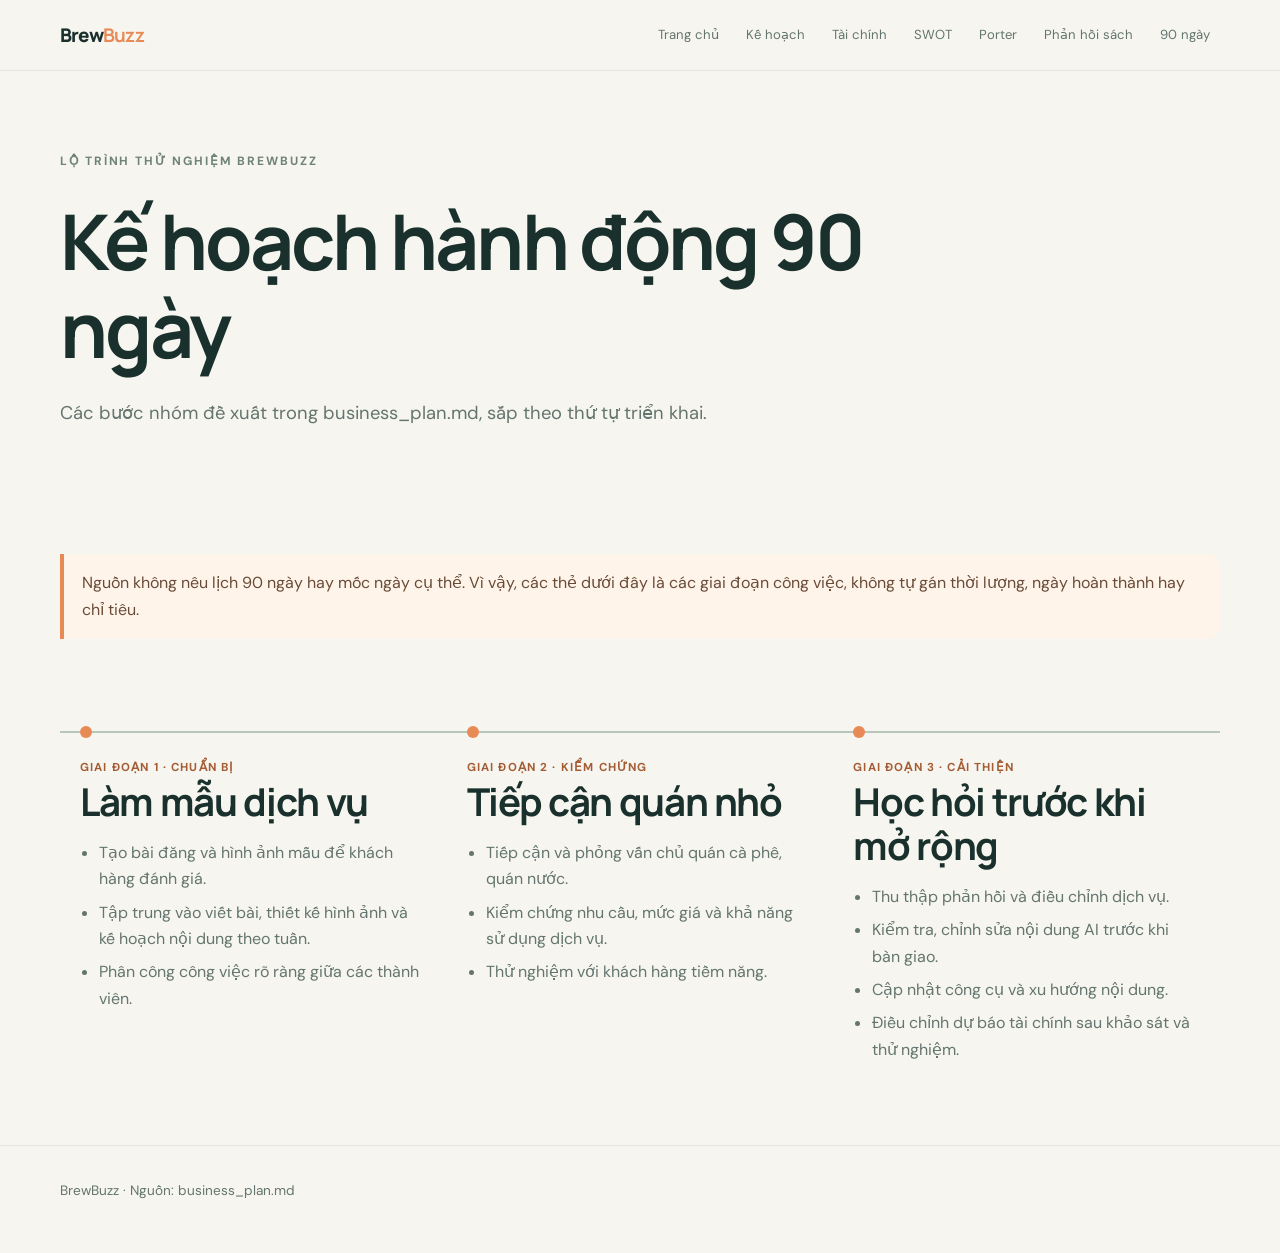
==== action-plan.html @ 47f6b7b1 "Add files via upload" ====
<!doctype html><html lang="vi"><head><meta charset="utf-8"><meta name="viewport" content="width=device-width,initial-scale=1"><title>Kế hoạch hành động 90 ngày · BrewBuzz</title><link rel="stylesheet" href="style.css"></head><body><header class="topbar"><div class="wrap nav"><a class="brand" href="index.html">Brew<b>Buzz</b></a><nav class="links"><a href="index.html">Trang chủ</a><a href="business-plan.html">Kế hoạch</a><a href="financial-analysis.html">Tài chính</a><a href="swot.html">SWOT</a><a href="five-forces.html">Porter</a><a href="reflections.html">Phản hồi sách</a><a href="action-plan.html">90 ngày</a></nav></div></header><main class="wrap"><section class="hero"><span class="eyebrow">LỘ TRÌNH THỬ NGHIỆM BREWBUZZ</span><h1>Kế hoạch hành động 90 ngày</h1><p>Các bước nhóm đề xuất trong business_plan.md, sắp theo thứ tự triển khai.</p></section><section class="section"><div class="notice">Nguồn không nêu lịch 90 ngày hay mốc ngày cụ thể. Vì vậy, các thẻ dưới đây là các giai đoạn công việc, không tự gán thời lượng, ngày hoàn thành hay chỉ tiêu.</div></section><section class="section"><div class="timeline"><article class="phase"><span>Giai đoạn 1 · Chuẩn bị</span><h2>Làm mẫu dịch vụ</h2><ul class="list"><li>Tạo bài đăng và hình ảnh mẫu để khách hàng đánh giá.</li><li>Tập trung vào viết bài, thiết kế hình ảnh và kế hoạch nội dung theo tuần.</li><li>Phân công công việc rõ ràng giữa các thành viên.</li></ul></article><article class="phase"><span>Giai đoạn 2 · Kiểm chứng</span><h2>Tiếp cận quán nhỏ</h2><ul class="list"><li>Tiếp cận và phỏng vấn chủ quán cà phê, quán nước.</li><li>Kiểm chứng nhu cầu, mức giá và khả năng sử dụng dịch vụ.</li><li>Thử nghiệm với khách hàng tiềm năng.</li></ul></article><article class="phase"><span>Giai đoạn 3 · Cải thiện</span><h2>Học hỏi trước khi mở rộng</h2><ul class="list"><li>Thu thập phản hồi và điều chỉnh dịch vụ.</li><li>Kiểm tra, chỉnh sửa nội dung AI trước khi bàn giao.</li><li>Cập nhật công cụ và xu hướng nội dung.</li><li>Điều chỉnh dự báo tài chính sau khảo sát và thử nghiệm.</li></ul></article></div></section></main><footer class="footer"><div class="wrap">BrewBuzz · Nguồn: business_plan.md</div></footer></body></html>
---- style.css ----
@import url('https://fonts.googleapis.com/css2?family=DM+Sans:wght@400;500;600;700&family=Manrope:wght@500;600;700;800&display=swap');
:root{--ink:#19302c;--muted:#64756f;--cream:#f6f5ef;--paper:#fff;--green:#214f43;--lime:#d8ed9c;--orange:#e88a55;--line:#e3e7df;--shadow:0 18px 48px #19302c12}*{box-sizing:border-box}body{margin:0;background:var(--cream);color:var(--ink);font:16px/1.65 'DM Sans',sans-serif}a{color:inherit}h1,h2,h3{font-family:Manrope,sans-serif;line-height:1.15;letter-spacing:-.035em}h1{font-size:clamp(2.5rem,6vw,5rem);max-width:850px;margin:24px 0}h2{font-size:clamp(1.8rem,3vw,2.6rem);margin:0 0 16px}h3{font-size:1.18rem;margin:0 0 10px}.wrap{width:min(1160px,calc(100% - 40px));margin:auto}.topbar{padding:17px 0;border-bottom:1px solid var(--line);background:#f6f5efed;position:sticky;top:0;z-index:5;backdrop-filter:blur(12px)}.nav{display:flex;align-items:center;justify-content:space-between;gap:20px}.brand{font:800 1.18rem Manrope;text-decoration:none;letter-spacing:-.04em}.brand b{color:var(--orange)}.links{display:flex;gap:7px;flex-wrap:wrap;justify-content:flex-end}.links a{font-size:.82rem;text-decoration:none;color:var(--muted);padding:7px 10px;border-radius:20px}.links a:hover,.links a.active{background:var(--green);color:white}.hero{padding:76px 0 62px;position:relative}.eyebrow{font-size:.75rem;text-transform:uppercase;letter-spacing:.16em;font-weight:700;color:#6e8277}.hero p{max-width:680px;font-size:1.15rem;color:var(--muted)}.pill{display:inline-block;border:1px solid #cbd8c9;border-radius:30px;padding:6px 12px;font-size:.78rem;color:var(--green);font-weight:700}.hero-grid{display:grid;grid-template-columns:1.3fr .7fr;gap:40px;align-items:end}.hero-card{background:var(--green);color:white;border-radius:28px;padding:28px;box-shadow:var(--shadow)}.hero-card strong{font:800 2.5rem Manrope;color:var(--lime);display:block}.hero-card p{color:#dce7df;font-size:.95rem}.section{padding:46px 0}.section-head{display:flex;justify-content:space-between;gap:20px;align-items:end;margin-bottom:22px}.section-head p{max-width:540px;color:var(--muted);margin:0}.grid{display:grid;grid-template-columns:repeat(3,1fr);gap:16px}.grid.two{grid-template-columns:repeat(2,1fr)}.grid.four{grid-template-columns:repeat(4,1fr)}.card{background:var(--paper);border:1px solid var(--line);border-radius:20px;padding:22px;box-shadow:var(--shadow)}.card p{color:var(--muted);margin:8px 0 0}.metric{font:800 1.8rem Manrope;letter-spacing:-.05em;margin:10px 0 2px}.metric small{font-size:.8rem;letter-spacing:0;color:var(--muted)}.tag{display:inline-block;background:#edf2e9;color:var(--green);font-size:.72rem;font-weight:700;padding:4px 9px;border-radius:12px}.btn{display:inline-flex;margin-top:17px;padding:10px 15px;background:var(--green);color:white;border-radius:12px;text-decoration:none;font-weight:700;font-size:.88rem}.btn:hover{background:#356656}.split{display:grid;grid-template-columns:1fr 1fr;gap:18px}.notice{border-left:4px solid var(--orange);background:#fff4e9;padding:16px 18px;border-radius:0 14px 14px 0;color:#694b38}.list{padding-left:19px;color:var(--muted)}.list li{margin:7px 0}.swot{border-top:5px solid var(--green)}.swot.w{border-color:var(--orange)}.swot.o{border-color:#96b853}.swot.t{border-color:#9e758d}.force{position:relative;overflow:hidden}.force:before{content:attr(data-no);position:absolute;right:14px;top:0;color:#edf2e9;font:800 4.5rem Manrope;z-index:0}.force>*{position:relative}.force .level{font:800 1rem Manrope;color:#a2482c}.bars{display:grid;gap:12px;margin:15px 0}.barrow{display:grid;grid-template-columns:150px 1fr 100px;gap:12px;align-items:center;font-size:.86rem}.track{height:12px;background:#e8eee6;border-radius:20px;overflow:hidden}.fill{height:100%;background:linear-gradient(90deg,#80a766,var(--green));border-radius:20px}.timeline{display:grid;grid-template-columns:repeat(3,1fr);gap:0}.phase{padding:20px;border-top:2px solid #b9c7ba;position:relative}.phase:before{content:'';position:absolute;top:-7px;left:20px;width:12px;height:12px;border-radius:50%;background:var(--orange)}.phase span{font-size:.72rem;font-weight:700;color:#a45c34;text-transform:uppercase;letter-spacing:.1em}.quote{font:600 1.06rem Manrope;color:var(--ink)}.footer{padding:34px 0 50px;color:var(--muted);border-top:1px solid var(--line);font-size:.85rem}.prose{max-width:850px}.prose p{color:var(--muted)}.prose h2{margin-top:36px}.source-link{color:var(--green);font-weight:700}.back{display:inline-block;margin:20px 0;color:var(--green);font-weight:700}.reflection-body{white-space:pre-wrap;color:var(--muted);background:var(--paper);border:1px solid var(--line);border-radius:22px;padding:28px}.reflection-body h2{font-size:1.3rem;margin-top:24px}@media(max-width:850px){.grid.four{grid-template-columns:repeat(2,1fr)}.grid{grid-template-columns:repeat(2,1fr)}.hero-grid{grid-template-columns:1fr}.links{gap:0}.links a{font-size:.72rem;padding:6px}}@media(max-width:600px){.wrap{width:min(100% - 28px,1160px)}.topbar{position:static}.nav{align-items:flex-start;flex-direction:column}.links{justify-content:flex-start}.grid,.grid.two,.grid.four,.split,.timeline{grid-template-columns:1fr}.hero{padding:48px 0}.barrow{grid-template-columns:105px 1fr 75px;font-size:.75rem}.section{padding:32px 0}.card{padding:19px}}
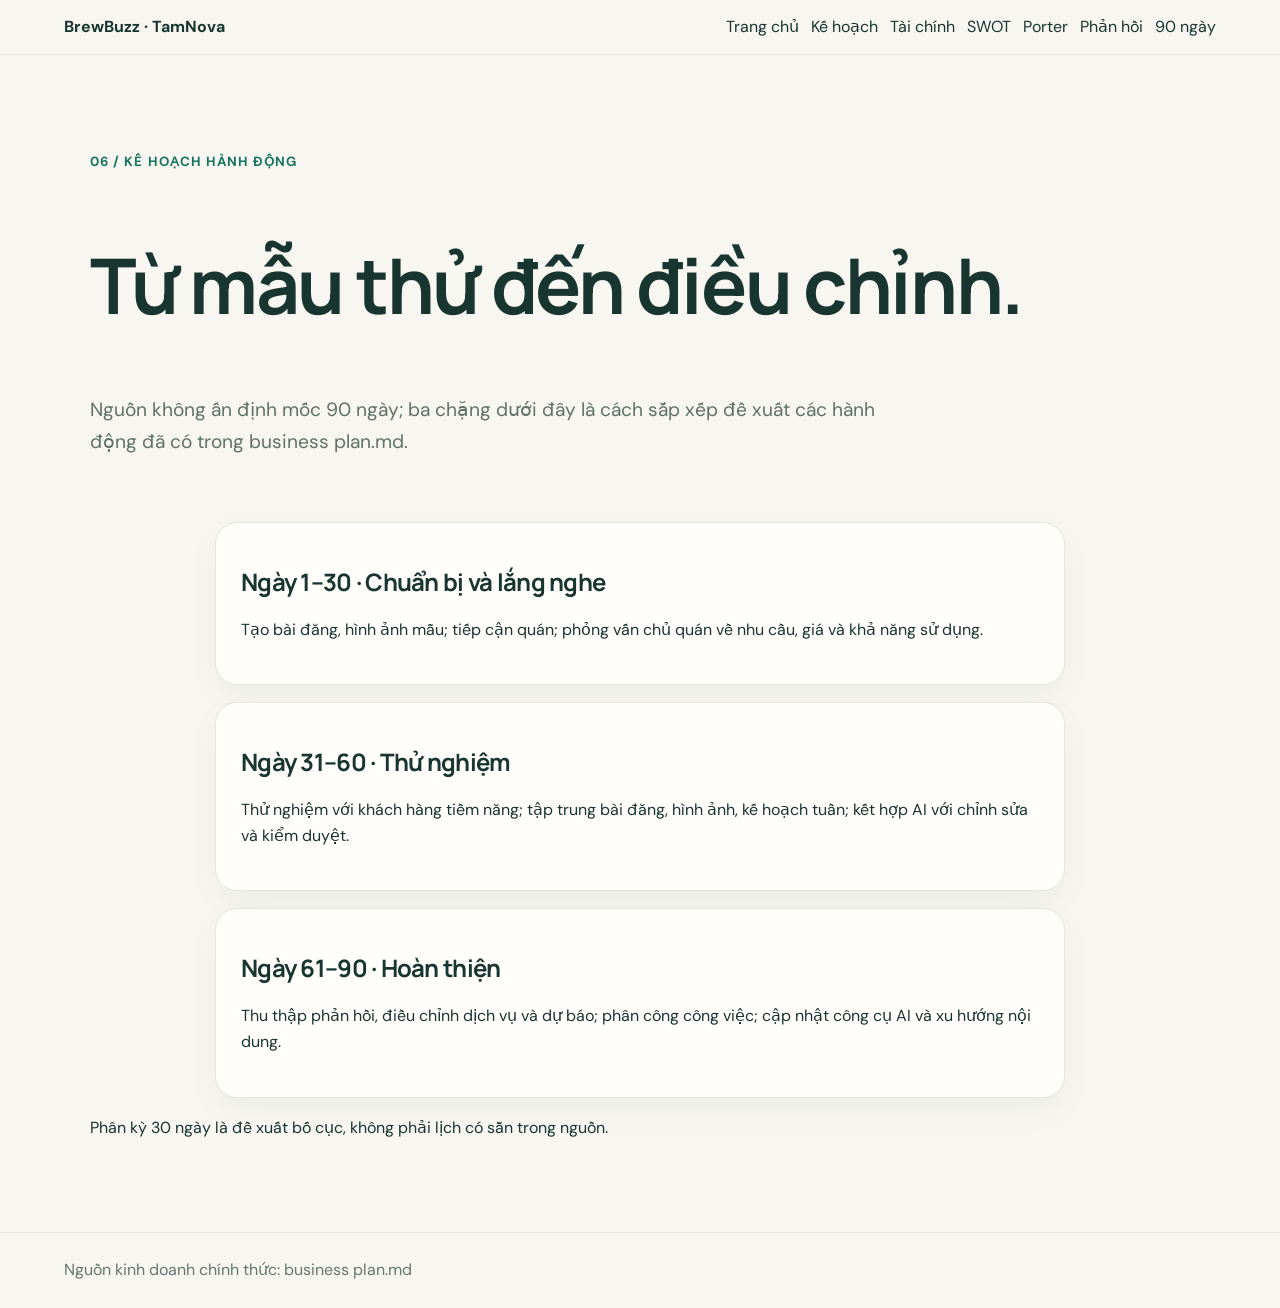
==== commit dce173fa: "trang web khoi nghiep" ====
--- a/action-plan.html
+++ b/action-plan.html
@@ -1 +1 @@
-<!doctype html><html lang="vi"><head><meta charset="utf-8"><meta name="viewport" content="width=device-width,initial-scale=1"><title>Kế hoạch hành động 90 ngày · BrewBuzz</title><link rel="stylesheet" href="style.css"></head><body><header class="topbar"><div class="wrap nav"><a class="brand" href="index.html">Brew<b>Buzz</b></a><nav class="links"><a href="index.html">Trang chủ</a><a href="business-plan.html">Kế hoạch</a><a href="financial-analysis.html">Tài chính</a><a href="swot.html">SWOT</a><a href="five-forces.html">Porter</a><a href="reflections.html">Phản hồi sách</a><a href="action-plan.html">90 ngày</a></nav></div></header><main class="wrap"><section class="hero"><span class="eyebrow">LỘ TRÌNH THỬ NGHIỆM BREWBUZZ</span><h1>Kế hoạch hành động 90 ngày</h1><p>Các bước nhóm đề xuất trong business_plan.md, sắp theo thứ tự triển khai.</p></section><section class="section"><div class="notice">Nguồn không nêu lịch 90 ngày hay mốc ngày cụ thể. Vì vậy, các thẻ dưới đây là các giai đoạn công việc, không tự gán thời lượng, ngày hoàn thành hay chỉ tiêu.</div></section><section class="section"><div class="timeline"><article class="phase"><span>Giai đoạn 1 · Chuẩn bị</span><h2>Làm mẫu dịch vụ</h2><ul class="list"><li>Tạo bài đăng và hình ảnh mẫu để khách hàng đánh giá.</li><li>Tập trung vào viết bài, thiết kế hình ảnh và kế hoạch nội dung theo tuần.</li><li>Phân công công việc rõ ràng giữa các thành viên.</li></ul></article><article class="phase"><span>Giai đoạn 2 · Kiểm chứng</span><h2>Tiếp cận quán nhỏ</h2><ul class="list"><li>Tiếp cận và phỏng vấn chủ quán cà phê, quán nước.</li><li>Kiểm chứng nhu cầu, mức giá và khả năng sử dụng dịch vụ.</li><li>Thử nghiệm với khách hàng tiềm năng.</li></ul></article><article class="phase"><span>Giai đoạn 3 · Cải thiện</span><h2>Học hỏi trước khi mở rộng</h2><ul class="list"><li>Thu thập phản hồi và điều chỉnh dịch vụ.</li><li>Kiểm tra, chỉnh sửa nội dung AI trước khi bàn giao.</li><li>Cập nhật công cụ và xu hướng nội dung.</li><li>Điều chỉnh dự báo tài chính sau khảo sát và thử nghiệm.</li></ul></article></div></section></main><footer class="footer"><div class="wrap">BrewBuzz · Nguồn: business_plan.md</div></footer></body></html>
+<!doctype html><html lang="vi"><meta charset="utf-8"><meta name="viewport" content="width=device-width, initial-scale=1"><title>Kế hoạch 90 ngày · BrewBuzz</title><link rel="stylesheet" href="style.css"><header><b>BrewBuzz · TamNova</b><nav><a href="index.html">Trang chủ</a><a href="business-plan.html">Kế hoạch</a><a href="financial-analysis.html">Tài chính</a><a href="swot.html">SWOT</a><a href="five-forces.html">Porter</a><a href="reflections.html">Phản hồi</a><a href="action-plan.html">90 ngày</a></nav></header><main><section class="hero"><small>06 / KẾ HOẠCH HÀNH ĐỘNG</small><h1>Từ mẫu thử đến điều chỉnh.</h1><p>Nguồn không ấn định mốc 90 ngày; ba chặng dưới đây là cách sắp xếp đề xuất các hành động đã có trong business plan.md.</p></section><section class="timeline"><article class="card"><h2>Ngày 1–30 · Chuẩn bị và lắng nghe</h2><p>Tạo bài đăng, hình ảnh mẫu; tiếp cận quán; phỏng vấn chủ quán về nhu cầu, giá và khả năng sử dụng.</p></article><article class="card"><h2>Ngày 31–60 · Thử nghiệm</h2><p>Thử nghiệm với khách hàng tiềm năng; tập trung bài đăng, hình ảnh, kế hoạch tuần; kết hợp AI với chỉnh sửa và kiểm duyệt.</p></article><article class="card"><h2>Ngày 61–90 · Hoàn thiện</h2><p>Thu thập phản hồi, điều chỉnh dịch vụ và dự báo; phân công công việc; cập nhật công cụ AI và xu hướng nội dung.</p></article></section><p>Phân kỳ 30 ngày là đề xuất bố cục, không phải lịch có sẵn trong nguồn.</p></main><footer>Nguồn kinh doanh chính thức: business plan.md</footer></html>
--- a/style.css
+++ b/style.css
@@ -1,2 +1 @@
-@import url('https://fonts.googleapis.com/css2?family=DM+Sans:wght@400;500;600;700&family=Manrope:wght@500;600;700;800&display=swap');
-:root{--ink:#19302c;--muted:#64756f;--cream:#f6f5ef;--paper:#fff;--green:#214f43;--lime:#d8ed9c;--orange:#e88a55;--line:#e3e7df;--shadow:0 18px 48px #19302c12}*{box-sizing:border-box}body{margin:0;background:var(--cream);color:var(--ink);font:16px/1.65 'DM Sans',sans-serif}a{color:inherit}h1,h2,h3{font-family:Manrope,sans-serif;line-height:1.15;letter-spacing:-.035em}h1{font-size:clamp(2.5rem,6vw,5rem);max-width:850px;margin:24px 0}h2{font-size:clamp(1.8rem,3vw,2.6rem);margin:0 0 16px}h3{font-size:1.18rem;margin:0 0 10px}.wrap{width:min(1160px,calc(100% - 40px));margin:auto}.topbar{padding:17px 0;border-bottom:1px solid var(--line);background:#f6f5efed;position:sticky;top:0;z-index:5;backdrop-filter:blur(12px)}.nav{display:flex;align-items:center;justify-content:space-between;gap:20px}.brand{font:800 1.18rem Manrope;text-decoration:none;letter-spacing:-.04em}.brand b{color:var(--orange)}.links{display:flex;gap:7px;flex-wrap:wrap;justify-content:flex-end}.links a{font-size:.82rem;text-decoration:none;color:var(--muted);padding:7px 10px;border-radius:20px}.links a:hover,.links a.active{background:var(--green);color:white}.hero{padding:76px 0 62px;position:relative}.eyebrow{font-size:.75rem;text-transform:uppercase;letter-spacing:.16em;font-weight:700;color:#6e8277}.hero p{max-width:680px;font-size:1.15rem;color:var(--muted)}.pill{display:inline-block;border:1px solid #cbd8c9;border-radius:30px;padding:6px 12px;font-size:.78rem;color:var(--green);font-weight:700}.hero-grid{display:grid;grid-template-columns:1.3fr .7fr;gap:40px;align-items:end}.hero-card{background:var(--green);color:white;border-radius:28px;padding:28px;box-shadow:var(--shadow)}.hero-card strong{font:800 2.5rem Manrope;color:var(--lime);display:block}.hero-card p{color:#dce7df;font-size:.95rem}.section{padding:46px 0}.section-head{display:flex;justify-content:space-between;gap:20px;align-items:end;margin-bottom:22px}.section-head p{max-width:540px;color:var(--muted);margin:0}.grid{display:grid;grid-template-columns:repeat(3,1fr);gap:16px}.grid.two{grid-template-columns:repeat(2,1fr)}.grid.four{grid-template-columns:repeat(4,1fr)}.card{background:var(--paper);border:1px solid var(--line);border-radius:20px;padding:22px;box-shadow:var(--shadow)}.card p{color:var(--muted);margin:8px 0 0}.metric{font:800 1.8rem Manrope;letter-spacing:-.05em;margin:10px 0 2px}.metric small{font-size:.8rem;letter-spacing:0;color:var(--muted)}.tag{display:inline-block;background:#edf2e9;color:var(--green);font-size:.72rem;font-weight:700;padding:4px 9px;border-radius:12px}.btn{display:inline-flex;margin-top:17px;padding:10px 15px;background:var(--green);color:white;border-radius:12px;text-decoration:none;font-weight:700;font-size:.88rem}.btn:hover{background:#356656}.split{display:grid;grid-template-columns:1fr 1fr;gap:18px}.notice{border-left:4px solid var(--orange);background:#fff4e9;padding:16px 18px;border-radius:0 14px 14px 0;color:#694b38}.list{padding-left:19px;color:var(--muted)}.list li{margin:7px 0}.swot{border-top:5px solid var(--green)}.swot.w{border-color:var(--orange)}.swot.o{border-color:#96b853}.swot.t{border-color:#9e758d}.force{position:relative;overflow:hidden}.force:before{content:attr(data-no);position:absolute;right:14px;top:0;color:#edf2e9;font:800 4.5rem Manrope;z-index:0}.force>*{position:relative}.force .level{font:800 1rem Manrope;color:#a2482c}.bars{display:grid;gap:12px;margin:15px 0}.barrow{display:grid;grid-template-columns:150px 1fr 100px;gap:12px;align-items:center;font-size:.86rem}.track{height:12px;background:#e8eee6;border-radius:20px;overflow:hidden}.fill{height:100%;background:linear-gradient(90deg,#80a766,var(--green));border-radius:20px}.timeline{display:grid;grid-template-columns:repeat(3,1fr);gap:0}.phase{padding:20px;border-top:2px solid #b9c7ba;position:relative}.phase:before{content:'';position:absolute;top:-7px;left:20px;width:12px;height:12px;border-radius:50%;background:var(--orange)}.phase span{font-size:.72rem;font-weight:700;color:#a45c34;text-transform:uppercase;letter-spacing:.1em}.quote{font:600 1.06rem Manrope;color:var(--ink)}.footer{padding:34px 0 50px;color:var(--muted);border-top:1px solid var(--line);font-size:.85rem}.prose{max-width:850px}.prose p{color:var(--muted)}.prose h2{margin-top:36px}.source-link{color:var(--green);font-weight:700}.back{display:inline-block;margin:20px 0;color:var(--green);font-weight:700}.reflection-body{white-space:pre-wrap;color:var(--muted);background:var(--paper);border:1px solid var(--line);border-radius:22px;padding:28px}.reflection-body h2{font-size:1.3rem;margin-top:24px}@media(max-width:850px){.grid.four{grid-template-columns:repeat(2,1fr)}.grid{grid-template-columns:repeat(2,1fr)}.hero-grid{grid-template-columns:1fr}.links{gap:0}.links a{font-size:.72rem;padding:6px}}@media(max-width:600px){.wrap{width:min(100% - 28px,1160px)}.topbar{position:static}.nav{align-items:flex-start;flex-direction:column}.links{justify-content:flex-start}.grid,.grid.two,.grid.four,.split,.timeline{grid-template-columns:1fr}.hero{padding:48px 0}.barrow{grid-template-columns:105px 1fr 75px;font-size:.75rem}.section{padding:32px 0}.card{padding:19px}}
+@import url('https://fonts.googleapis.com/css2?family=DM+Sans:wght@400;500;700&family=Manrope:wght@600;700;800&display=swap');:root{--ink:#19352f;--green:#18745d;--cream:#f7f6f0;--line:#e4e7dd}*{box-sizing:border-box}body{margin:0;background:var(--cream);color:var(--ink);font:16px/1.65 'DM Sans',sans-serif}h1,h2{font-family:Manrope,sans-serif;line-height:1.2;letter-spacing:-.03em}h1{font-size:clamp(2.5rem,6vw,5rem)}header{position:sticky;top:0;background:#f7f6f0ee;border-bottom:1px solid var(--line);padding:14px 5vw;display:flex;justify-content:space-between;gap:20px;z-index:2}nav{display:flex;gap:12px;overflow:auto}nav a{white-space:nowrap;color:var(--ink);text-decoration:none}main{max-width:1150px;margin:auto;padding:28px 25px 75px}.hero{padding:65px 0 45px}.hero small,.card small{color:var(--green);font-weight:700;letter-spacing:.08em}.hero p{font-size:1.2rem;color:#60716a;max-width:820px}.stats,.grid,.swot,.forces{display:grid;gap:16px;margin:25px 0}.stats{grid-template-columns:repeat(3,1fr)}.grid{grid-template-columns:repeat(3,1fr)}.swot,.forces{grid-template-columns:repeat(2,1fr)}.forces .card:first-child{grid-column:span 2}.card{background:#fffefa;border:1px solid var(--line);border-radius:22px;padding:25px;box-shadow:0 12px 32px #18382b0b}.stats .card h2{font-size:1.4rem}.track{height:14px;background:#e5e9df;border-radius:20px;margin:-8px 0 20px}.track i{display:block;height:100%;background:linear-gradient(90deg,var(--green),#bad17b);border-radius:20px}.level{display:inline-block;padding:3px 12px;background:#f7e7db;border-radius:20px}footer{padding:24px 5vw;border-top:1px solid var(--line);color:#667771}.reflection{max-width:850px;background:#fffefa;padding:35px;border-radius:22px}.timeline{max-width:850px;margin:auto}.timeline .card{margin-bottom:17px}@media(max-width:850px){header{flex-direction:column}.grid,.stats{grid-template-columns:repeat(2,1fr)}}@media(max-width:570px){.grid,.stats,.swot,.forces{grid-template-columns:1fr}.forces .card:first-child{grid-column:auto}.hero{padding:40px 0 28px}main{padding:15px 18px 55px}}
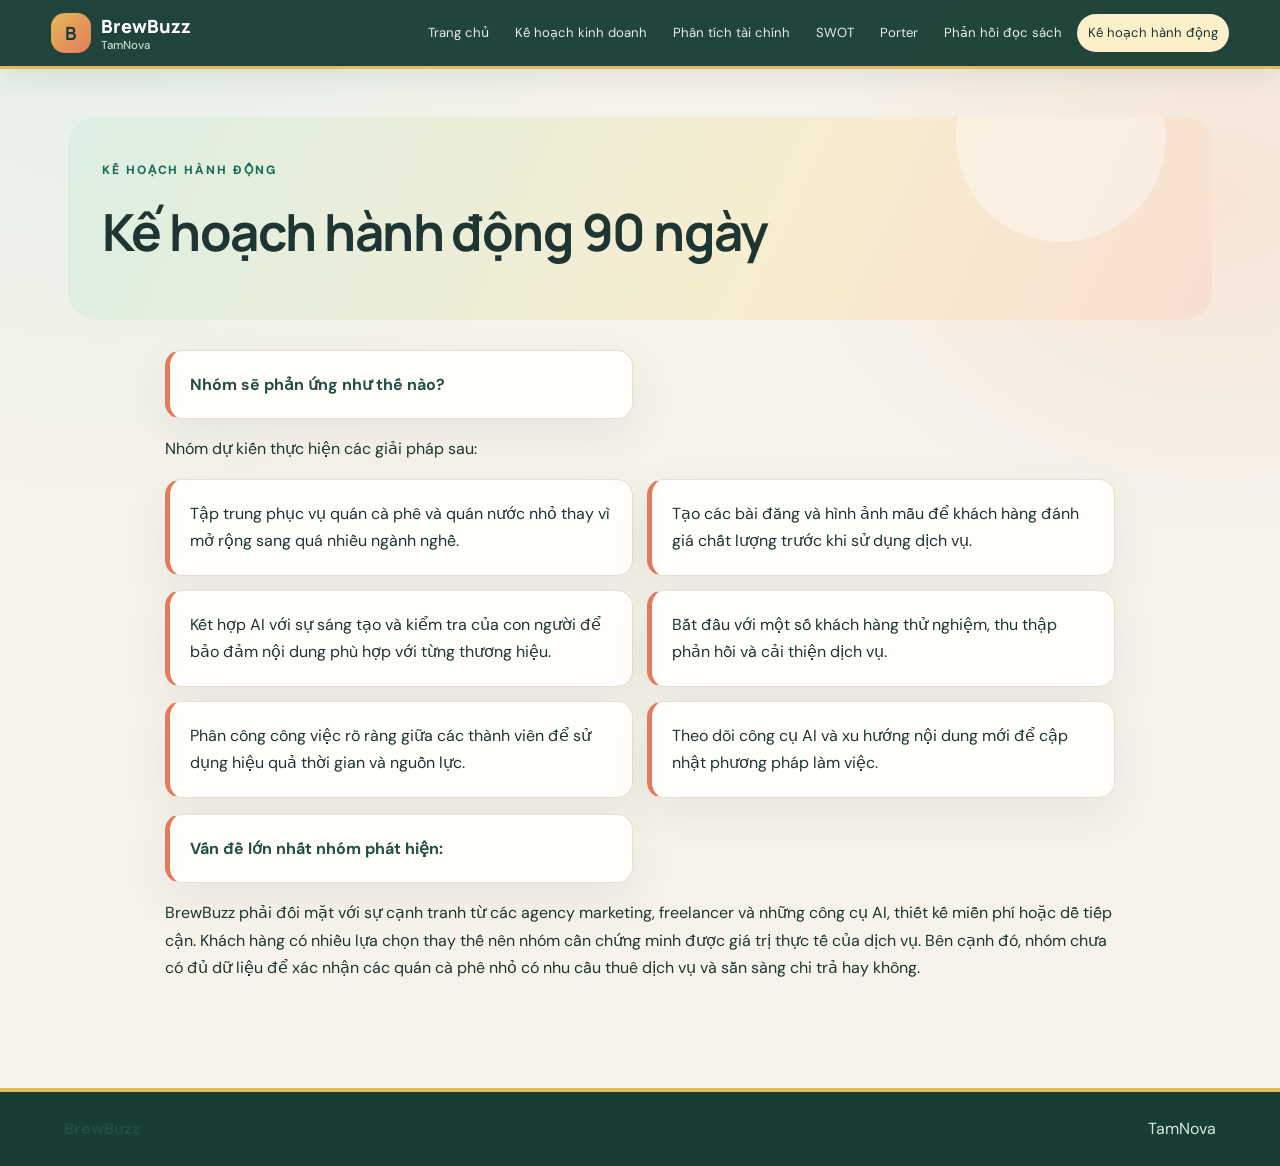
==== commit 08bd0ce3: "web khoi nghiep" ====
--- a/action-plan.html
+++ b/action-plan.html
@@ -1 +1,5 @@
-<!doctype html><html lang="vi"><meta charset="utf-8"><meta name="viewport" content="width=device-width, initial-scale=1"><title>Kế hoạch 90 ngày · BrewBuzz</title><link rel="stylesheet" href="style.css"><header><b>BrewBuzz · TamNova</b><nav><a href="index.html">Trang chủ</a><a href="business-plan.html">Kế hoạch</a><a href="financial-analysis.html">Tài chính</a><a href="swot.html">SWOT</a><a href="five-forces.html">Porter</a><a href="reflections.html">Phản hồi</a><a href="action-plan.html">90 ngày</a></nav></header><main><section class="hero"><small>06 / KẾ HOẠCH HÀNH ĐỘNG</small><h1>Từ mẫu thử đến điều chỉnh.</h1><p>Nguồn không ấn định mốc 90 ngày; ba chặng dưới đây là cách sắp xếp đề xuất các hành động đã có trong business plan.md.</p></section><section class="timeline"><article class="card"><h2>Ngày 1–30 · Chuẩn bị và lắng nghe</h2><p>Tạo bài đăng, hình ảnh mẫu; tiếp cận quán; phỏng vấn chủ quán về nhu cầu, giá và khả năng sử dụng.</p></article><article class="card"><h2>Ngày 31–60 · Thử nghiệm</h2><p>Thử nghiệm với khách hàng tiềm năng; tập trung bài đăng, hình ảnh, kế hoạch tuần; kết hợp AI với chỉnh sửa và kiểm duyệt.</p></article><article class="card"><h2>Ngày 61–90 · Hoàn thiện</h2><p>Thu thập phản hồi, điều chỉnh dịch vụ và dự báo; phân công công việc; cập nhật công cụ AI và xu hướng nội dung.</p></article></section><p>Phân kỳ 30 ngày là đề xuất bố cục, không phải lịch có sẵn trong nguồn.</p></main><footer>Nguồn kinh doanh chính thức: business plan.md</footer></html>+<!doctype html><html lang="vi"><head><meta charset="utf-8"><meta name="viewport" content="width=device-width,initial-scale=1"><title>Kế hoạch hành động 90 ngày · BrewBuzz</title><link rel="stylesheet" href="style.css"></head><body><header><a class="brand" href="index.html"><b class="mark">B</b><span>BrewBuzz<small>TamNova</small></span></a><nav><a class="" href="index.html">Trang chủ</a><a class="" href="business-plan.html">Kế hoạch kinh doanh</a><a class="" href="financial-analysis.html">Phân tích tài chính</a><a class="" href="swot.html">SWOT</a><a class="" href="five-forces.html">Porter</a><a class="" href="reflections.html">Phản hồi đọc sách</a><a class="active" href="action-plan.html">Kế hoạch hành động</a></nav></header><main><section class="page-intro"><span>KẾ HOẠCH HÀNH ĐỘNG</span><h1>Kế hoạch hành động 90 ngày</h1></section><section class="action-layout"><ul><li><strong>Nhóm sẽ phản ứng như thế nào?</strong></li></ul>
+<p>Nhóm dự kiến thực hiện các giải pháp sau:</p>
+<ul><li>Tập trung phục vụ quán cà phê và quán nước nhỏ thay vì mở rộng sang quá nhiều ngành nghề.</li><li>Tạo các bài đăng và hình ảnh mẫu để khách hàng đánh giá chất lượng trước khi sử dụng dịch vụ.</li><li>Kết hợp AI với sự sáng tạo và kiểm tra của con người để bảo đảm nội dung phù hợp với từng thương hiệu.</li><li>Bắt đầu với một số khách hàng thử nghiệm, thu thập phản hồi và cải thiện dịch vụ.</li><li>Phân công công việc rõ ràng giữa các thành viên để sử dụng hiệu quả thời gian và nguồn lực.</li><li>Theo dõi công cụ AI và xu hướng nội dung mới để cập nhật phương pháp làm việc.</li></ul>
+<ul><li><strong>Vấn đề lớn nhất nhóm phát hiện:</strong></li></ul>
+<p>BrewBuzz phải đối mặt với sự cạnh tranh từ các agency marketing, freelancer và những công cụ AI, thiết kế miễn phí hoặc dễ tiếp cận. Khách hàng có nhiều lựa chọn thay thế nên nhóm cần chứng minh được giá trị thực tế của dịch vụ. Bên cạnh đó, nhóm chưa có đủ dữ liệu để xác nhận các quán cà phê nhỏ có nhu cầu thuê dịch vụ và sẵn sàng chi trả hay không.</p></section></main><footer><strong>BrewBuzz</strong><span>TamNova</span></footer></body></html>
--- a/style.css
+++ b/style.css
@@ -1 +1,2 @@
-@import url('https://fonts.googleapis.com/css2?family=DM+Sans:wght@400;500;700&family=Manrope:wght@600;700;800&display=swap');:root{--ink:#19352f;--green:#18745d;--cream:#f7f6f0;--line:#e4e7dd}*{box-sizing:border-box}body{margin:0;background:var(--cream);color:var(--ink);font:16px/1.65 'DM Sans',sans-serif}h1,h2{font-family:Manrope,sans-serif;line-height:1.2;letter-spacing:-.03em}h1{font-size:clamp(2.5rem,6vw,5rem)}header{position:sticky;top:0;background:#f7f6f0ee;border-bottom:1px solid var(--line);padding:14px 5vw;display:flex;justify-content:space-between;gap:20px;z-index:2}nav{display:flex;gap:12px;overflow:auto}nav a{white-space:nowrap;color:var(--ink);text-decoration:none}main{max-width:1150px;margin:auto;padding:28px 25px 75px}.hero{padding:65px 0 45px}.hero small,.card small{color:var(--green);font-weight:700;letter-spacing:.08em}.hero p{font-size:1.2rem;color:#60716a;max-width:820px}.stats,.grid,.swot,.forces{display:grid;gap:16px;margin:25px 0}.stats{grid-template-columns:repeat(3,1fr)}.grid{grid-template-columns:repeat(3,1fr)}.swot,.forces{grid-template-columns:repeat(2,1fr)}.forces .card:first-child{grid-column:span 2}.card{background:#fffefa;border:1px solid var(--line);border-radius:22px;padding:25px;box-shadow:0 12px 32px #18382b0b}.stats .card h2{font-size:1.4rem}.track{height:14px;background:#e5e9df;border-radius:20px;margin:-8px 0 20px}.track i{display:block;height:100%;background:linear-gradient(90deg,var(--green),#bad17b);border-radius:20px}.level{display:inline-block;padding:3px 12px;background:#f7e7db;border-radius:20px}footer{padding:24px 5vw;border-top:1px solid var(--line);color:#667771}.reflection{max-width:850px;background:#fffefa;padding:35px;border-radius:22px}.timeline{max-width:850px;margin:auto}.timeline .card{margin-bottom:17px}@media(max-width:850px){header{flex-direction:column}.grid,.stats{grid-template-columns:repeat(2,1fr)}}@media(max-width:570px){.grid,.stats,.swot,.forces{grid-template-columns:1fr}.forces .card:first-child{grid-column:auto}.hero{padding:40px 0 28px}main{padding:15px 18px 55px}}+@import url('https://fonts.googleapis.com/css2?family=DM+Sans:wght@400;500;600;700&family=Manrope:wght@500;600;700;800&display=swap');:root{--ink:#1e3532;--muted:#63746d;--canvas:#f6f3eb;--paper:#fffefa;--line:#e5e0d4;--green:#176b58;--mint:#d8eee3;--teal:#69b8aa;--coral:#e27b5b;--peach:#f8e4d6;--gold:#e6b958;--butter:#fbf0c9;--blue:#628db4;--sky:#e1edf5;--violet:#8978aa;--lilac:#eee8f5;--shadow:0 16px 44px #20352b12}*{box-sizing:border-box}html{scroll-behavior:smooth}body{margin:0;background:radial-gradient(ellipse at 8% 0%,#e6f1e9 0,transparent 30%),radial-gradient(ellipse at 95% 17%,#f7e5d6 0,transparent 24%),var(--canvas);color:var(--ink);font:16px/1.72 'DM Sans',sans-serif}h1,h2,h3{font-family:Manrope,'DM Sans',sans-serif;line-height:1.24;letter-spacing:-.03em}h1{font-size:clamp(2.2rem,5vw,4.4rem);max-width:1000px;margin:.45em 0}h2{font-size:clamp(1.3rem,2.5vw,1.9rem)}header{position:sticky;top:0;z-index:10;display:flex;align-items:center;justify-content:space-between;gap:24px;padding:13px max(4vw,22px);background:#183d35f5;color:white;border-bottom:3px solid var(--gold);box-shadow:0 8px 28px #18352d1a}.brand{display:flex;align-items:center;gap:10px;color:white;text-decoration:none;font:800 1.14rem Manrope;white-space:nowrap}.brand small{display:block;color:#bfddd0;font:500 .72rem 'DM Sans',sans-serif}.mark{display:grid;place-items:center;width:40px;height:40px;border-radius:14px;background:linear-gradient(135deg,var(--gold),var(--coral));color:#183d35}nav{display:flex;gap:4px;overflow:auto}nav a{white-space:nowrap;padding:8px 11px;border-radius:999px;color:#e4eee8;text-decoration:none;font-size:.82rem;transition:.2s}nav a:hover,nav a.active{background:var(--butter);color:var(--ink)}main{max-width:1200px;margin:auto;padding:30px 28px 86px}main>h1:first-child{margin:1em 0}.page-intro{position:relative;padding:38px 34px;margin:18px 0 30px;border-radius:28px;background:linear-gradient(115deg,#dcefe3,#f8edcf 62%,#f7dfd1);overflow:hidden}.page-intro:after{content:'';position:absolute;width:210px;height:210px;border-radius:50%;right:4%;top:-85px;background:#ffffff60}.page-intro span{position:relative;z-index:1;color:var(--green);font-size:.75rem;font-weight:800;letter-spacing:.16em}.page-intro h1{position:relative;z-index:1;font-size:clamp(2rem,4vw,3.4rem);margin:.35em 0}.hero{padding:54px 0 38px}.hero h1{max-width:960px}.hero>small{display:inline-block;padding:6px 12px;background:var(--butter);border-radius:99px;color:#765b19;font-weight:800;letter-spacing:.1em}.hero p{max-width:850px;color:var(--muted);font-size:1.1rem}.report-section{position:relative;background:var(--paper);border:1px solid var(--line);border-radius:24px;padding:28px 32px;margin:0 0 24px;box-shadow:var(--shadow);overflow:hidden}.report-section:before{content:'';position:absolute;left:0;top:0;bottom:0;width:7px;background:var(--green)}.report-section:nth-child(4n+2):before{background:var(--coral)}.report-section:nth-child(4n+3):before{background:var(--blue)}.report-section:nth-child(4n+4):before{background:var(--gold)}.report-section>h2{display:flex;align-items:flex-start;gap:14px;margin:0 0 22px;padding-bottom:16px;border-bottom:1px solid var(--line);font-size:clamp(1.45rem,3vw,2.15rem)}.report-section>h2:first-letter{color:var(--green)}.report-section h3{margin:1.6em 0 .6em;color:#315d52;font-size:1.22rem}.report-section p,.report-section li{max-width:1000px}.report-section li{padding:3px 0}.report-section ul,.report-section ol{padding-left:1.5em}.report-section a,main a:not(.button){color:#176b58;text-underline-offset:3px}.report-section blockquote{background:#fff2d5;border-left:4px solid var(--gold);border-radius:0 13px 13px 0;margin:20px 0;padding:12px 19px}.table-wrap{overflow:auto;margin:22px 0 26px;border:1px solid #dedbcc;border-radius:16px;background:#fff;box-shadow:0 8px 20px #253a3009}table{width:100%;min-width:660px;border-collapse:collapse;font-size:.91rem;line-height:1.55}th,td{text-align:left;vertical-align:top;padding:14px 15px;border-bottom:1px solid #e9e5d9}th{background:#e4f0e8;color:#245444;font:700 .83rem 'DM Sans',sans-serif;letter-spacing:.025em}tbody tr:nth-child(even){background:#fbf8f0}tbody tr:hover{background:#f1f6ef}tr:last-child td{border-bottom:0}strong{color:#234f43}hr{border:0;border-top:1px solid var(--line);margin:30px 0}.swot-grid{display:grid;grid-template-columns:repeat(2,1fr);gap:18px;margin:28px 0 42px}.swot-card{position:relative;overflow:hidden;border:1px solid var(--line);border-radius:24px;background:var(--paper);box-shadow:var(--shadow)}.swot-top{display:flex;align-items:center;gap:16px;padding:22px 24px}.swot-top h2{margin:0}.swot-letter{display:grid;place-items:center;width:52px;height:52px;flex:0 0 52px;border-radius:18px;font:800 1.45rem Manrope;background:var(--mint);color:var(--green)}.swot-body{padding:0 25px 24px}.swot-body h3{font-size:1rem;color:#425950;margin:0 0 9px}.swot-body ul,.swot-body ol{padding-left:22px}.swot-s{border-top:6px solid var(--teal)}.swot-w{border-top:6px solid var(--gold)}.swot-o{border-top:6px solid var(--blue)}.swot-t{border-top:6px solid var(--coral)}.swot-w .swot-letter{background:var(--butter);color:#84640e}.swot-o .swot-letter{background:var(--sky);color:#426d91}.swot-t .swot-letter{background:var(--peach);color:#a75036}details{margin:14px 0;padding:13px 15px;background:#f6f4ed;border-radius:13px}summary{cursor:pointer;font-weight:700;color:#456052}details[open]{background:#eef4eb}.force-grid{display:grid;grid-template-columns:repeat(2,1fr);gap:16px;margin:28px 0 42px}.force-card{display:grid;grid-template-columns:58px 1fr;gap:14px;padding:23px;background:var(--paper);border:1px solid var(--line);border-radius:22px;box-shadow:var(--shadow);border-top:5px solid var(--teal)}.force-card:nth-child(2){border-top-color:var(--coral)}.force-card:nth-child(3){border-top-color:var(--gold)}.force-card:nth-child(4){border-top-color:var(--blue)}.force-card:nth-child(5){border-top-color:var(--violet)}.force-no{display:grid;place-items:center;width:45px;height:45px;border-radius:15px;background:var(--mint);color:var(--green);font:800 1.05rem Manrope}.force-card:nth-child(2) .force-no{background:var(--peach);color:#a75036}.force-card:nth-child(3) .force-no{background:var(--butter);color:#84640e}.force-card:nth-child(4) .force-no{background:var(--sky);color:#426d91}.force-card:nth-child(5) .force-no{background:var(--lilac);color:#655285}.force-title{display:flex;flex-wrap:wrap;align-items:center;gap:10px}.force-title h2{margin:2px 0;font-size:1.23rem}.level{display:inline-flex;padding:4px 12px;border-radius:99px;font-size:.79rem;font-weight:800}.level.high{background:#fde4d9;color:#a34328}.level.low{background:#dff1e4;color:#246343}.level.mid{background:#fff0c8;color:#78590c}.force-copy p{color:#4d6158}.members{display:grid;grid-template-columns:repeat(3,1fr);gap:18px;margin:28px 0}.member{display:flex;flex-direction:column;align-items:flex-start;padding:24px;background:var(--paper);border:1px solid var(--line);border-top:5px solid var(--teal);border-radius:22px;box-shadow:var(--shadow)}.member:nth-child(3n+2){border-top-color:var(--coral)}.member:nth-child(3n+3){border-top-color:var(--blue)}.member h2{font-size:1.28rem;margin:.1em 0 .55em}.member p{color:#53645e}.member .button{margin-top:auto;display:inline-flex;padding:10px 15px;background:var(--green);color:#fff;border-radius:99px;text-decoration:none;font-weight:700}.member small{display:block;margin-top:15px;color:var(--muted);font-size:.75rem;overflow-wrap:anywhere}.reflection{max-width:900px;margin:15px auto;padding:clamp(24px,5vw,52px);background:var(--paper);border:1px solid var(--line);border-radius:24px;box-shadow:var(--shadow)}.reflection h2{margin-top:1.7em}.action-layout{max-width:950px;margin:20px auto}.action-layout>ul{list-style:none;padding:0;display:grid;grid-template-columns:repeat(2,1fr);gap:14px}.action-layout>ul>li{padding:20px;background:var(--paper);border:1px solid var(--line);border-left:5px solid var(--coral);border-radius:16px;box-shadow:var(--shadow)}footer{display:flex;justify-content:space-between;align-items:center;padding:23px max(5vw,24px);background:#183d35;color:#dbe9e1;border-top:4px solid var(--gold)}@media(max-width:900px){header{align-items:flex-start;flex-direction:column;gap:8px}.members{grid-template-columns:repeat(2,1fr)}.report-section{padding:24px}.force-grid{grid-template-columns:1fr}}@media(max-width:600px){main{padding:16px 16px 56px}.hero{padding:34px 0 25px}.page-intro{padding:25px 22px}.report-section{padding:21px 19px}.swot-grid,.members,.force-grid,.action-layout>ul{grid-template-columns:1fr}.force-card{grid-template-columns:44px 1fr;padding:18px 15px;gap:10px}.force-no{width:38px;height:38px}.report-section>h2{font-size:1.4rem}footer{align-items:flex-start;flex-direction:column;gap:3px}}
+/* Homepage and finance page composition */.home-hero{display:grid;grid-template-columns:minmax(0,1fr) 250px;align-items:center;gap:25px;padding:42px 38px;margin:12px 0 32px;border-radius:30px;background:linear-gradient(120deg,#deeee3 0%,#fff1cf 53%,#f9ded1 100%);box-shadow:var(--shadow)}.home-copy h1{font-size:clamp(2rem,4.1vw,3.55rem);max-width:900px;margin:.55em 0 .35em}.home-copy>p:last-child{color:#435d52}.home-subtitle{font:600 clamp(1.05rem,2vw,1.4rem) Manrope;color:#9a583e;margin:.5em 0}.eyebrow{display:inline-block;padding:6px 12px;background:#fffefaad;border-radius:99px;color:var(--green);font-size:.78rem;font-weight:800;letter-spacing:.08em}.dot{padding:0 9px;color:var(--coral)}.home-orbit{display:flex;min-height:205px;align-items:center;justify-content:center;flex-direction:column;gap:9px;text-align:center;border-radius:28px;background:#fffefa9c;border:1px solid #fff;box-shadow:inset 0 0 0 8px #ffffff55;color:#315f51;font-weight:700}.home-orbit .cup{font-size:4.2rem;line-height:1}.overview-head{display:flex;align-items:end;justify-content:space-between;gap:24px;margin:30px 0 17px}.overview-head h2{max-width:620px;margin:0;font-size:clamp(1.45rem,2.6vw,2.2rem)}.home-grid{display:grid;grid-template-columns:repeat(2,minmax(0,1fr));gap:15px}.home-card{padding:23px 25px;background:var(--paper);border:1px solid var(--line);border-radius:20px;box-shadow:var(--shadow);border-top:5px solid var(--teal)}.home-card:nth-child(4n+2){border-top-color:var(--coral)}.home-card:nth-child(4n+3){border-top-color:var(--blue)}.home-card:nth-child(4n){border-top-color:var(--gold)}.home-card.feature-card,.home-card.finance-summary,.home-card.decision-card{grid-column:1/-1}.card-label{display:block;margin-bottom:10px;color:#23614f;font:800 .78rem 'DM Sans',sans-serif;letter-spacing:.06em;text-transform:uppercase}.home-card p{margin:.4em 0 .8em}.home-card ul{margin:.3em 0;padding-left:1.25em}.home-card li{padding:2px 0}.feature-card{background:linear-gradient(110deg,#fffef8,#eef7ee)}.finance-summary{background:linear-gradient(120deg,#fffdf7,#fff3dc)}.assumption{color:var(--muted);font-style:italic}.mini-metrics{display:grid;grid-template-columns:repeat(2,minmax(0,1fr));gap:12px;margin:15px 0}.mini-metrics>div{padding:17px;border-radius:15px;background:#fffefa;border:1px solid #ede4ce}.mini-metrics small,.mini-metrics strong{display:block}.mini-metrics small{color:var(--muted);font-size:.82rem}.mini-metrics strong{font:800 clamp(1.05rem,2vw,1.45rem) Manrope;color:#8d5532;margin:4px 0}.decision-card{background:linear-gradient(115deg,#e8f3e8,#edf3fa)}.decision{display:inline-block;padding:9px 15px;border-radius:99px;background:#236b57;color:white;font:800 .88rem Manrope}.decision-card h3{margin:18px 0 5px;color:#4b6157}.finance-intro{background:linear-gradient(110deg,#e0efe4,#e3edf7 48%,#fff0cf)}.finance-meta{display:grid;grid-template-columns:1fr 2fr 1.2fr;gap:12px;margin-top:25px}.finance-meta>div{padding:15px 17px;border:1px solid #ffffff;background:#fffefaad;border-radius:15px}.finance-meta small,.finance-meta strong{display:block}.finance-meta small{color:#63746d;font-size:.8rem}.finance-meta strong{font-size:.95rem;line-height:1.45}.finance-sub{padding-top:22px}.finance-sub h2{color:#245647}.finance-sub:nth-child(odd) h2{color:#96573b}.finance-sub .table-wrap{margin-top:15px}.total-row td{background:#eaf3e7;font-weight:700}.cost-group{margin:20px 0}.cost-group h3{padding-bottom:8px;border-bottom:2px solid #d9e6d9}.result-grid{display:grid;grid-template-columns:repeat(2,minmax(0,1fr));gap:13px}.result-card{padding:19px;border-radius:17px;background:linear-gradient(135deg,#f4f8f0,#fffefa);border:1px solid #dce8da}.result-card:nth-child(2){background:linear-gradient(135deg,#eef5f8,#fffefa);border-color:#d8e5ec}.result-card:nth-child(3){background:linear-gradient(135deg,#fff2e9,#fffefa);border-color:#f0ded1}.result-card h3{margin:0 0 8px;color:#315f51;font-size:1.08rem}.result-card p{margin:0}.result-highlight{grid-column:1/-1;background:linear-gradient(120deg,#fff0c9,#f8e1d4);border-color:#edd9b1}.result-highlight h3{color:#87532b}@media(max-width:800px){.home-hero{grid-template-columns:1fr;padding:28px}.home-orbit{min-height:130px}.finance-meta{grid-template-columns:1fr 1fr}.finance-meta>div:nth-child(2){grid-column:1/-1}}@media(max-width:570px){.home-grid,.mini-metrics,.result-grid{grid-template-columns:1fr}.home-card.feature-card,.home-card.finance-summary,.home-card.decision-card,.result-highlight{grid-column:auto}.home-hero{padding:24px 20px}.overview-head{display:block}.overview-head h2{margin-top:7px}.finance-meta{grid-template-columns:1fr}.finance-meta>div:nth-child(2){grid-column:auto}.home-card{padding:19px}}
